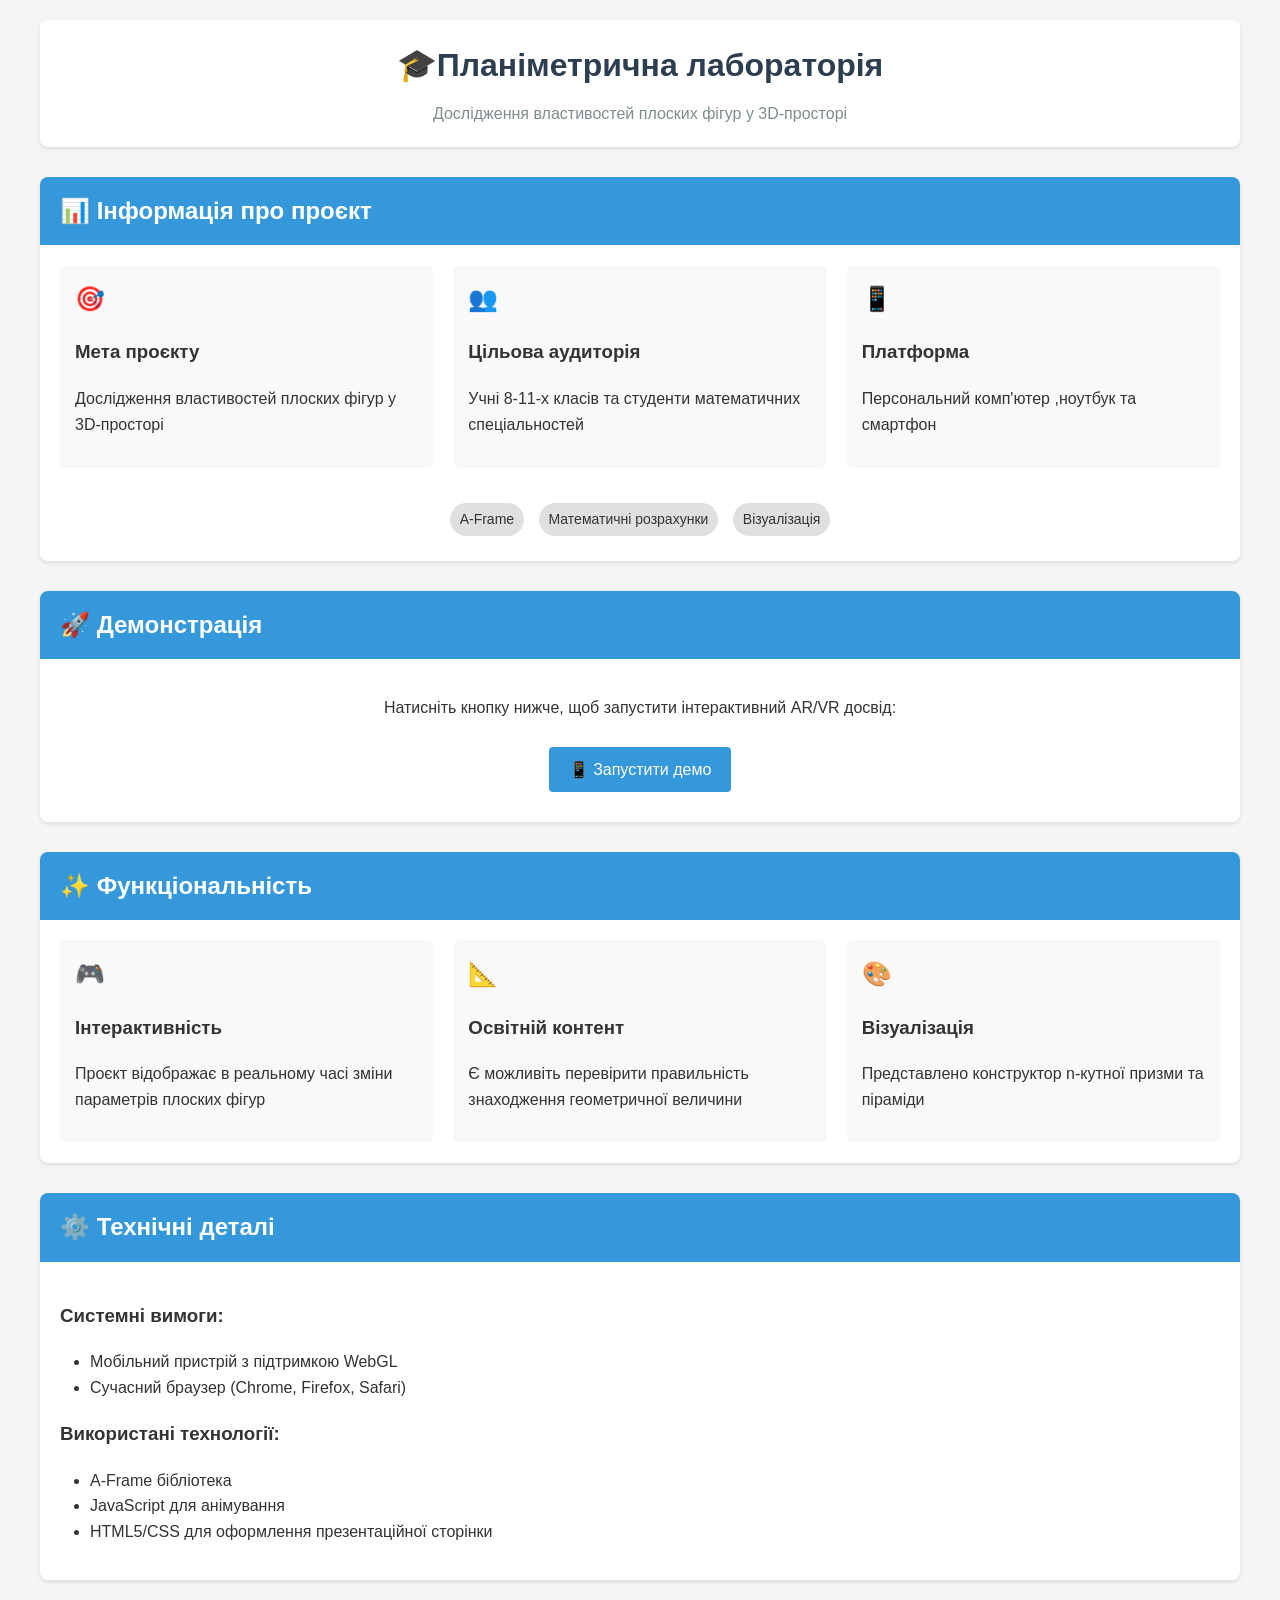
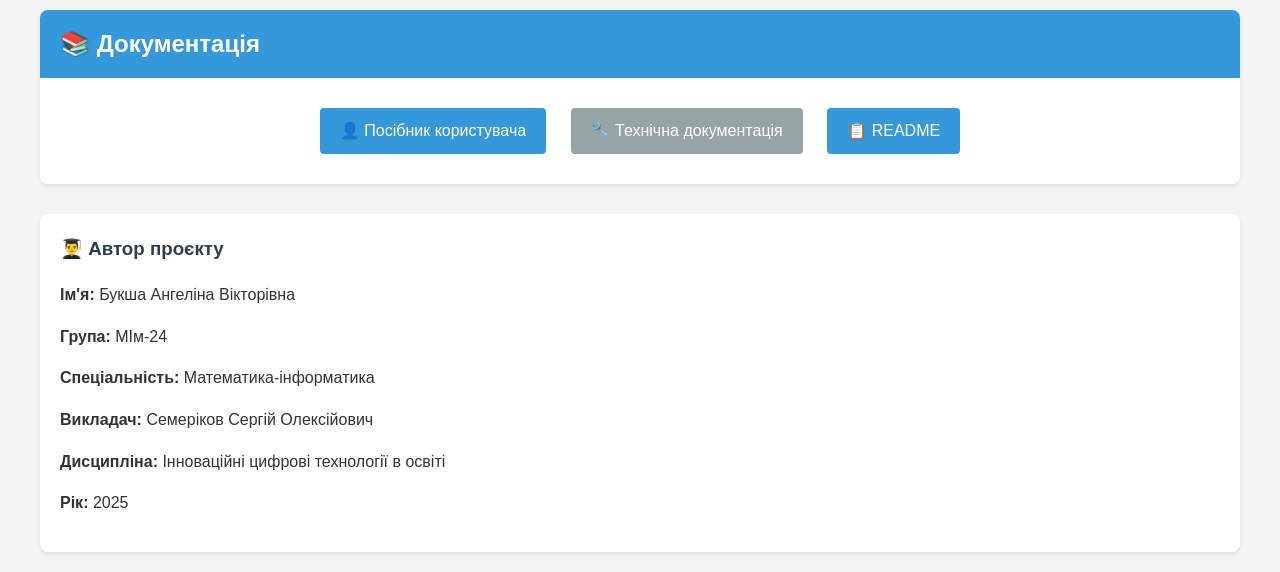
==== docs/teacher-guide.html @ 81d2ce29 "Add files via upload" ====
<!DOCTYPE html>
<html lang="uk">
<head>
    <meta charset="UTF-8">
    <meta name="viewport" content="width=device-width, initial-scale=1.0">
    <title>Планіметрична лабораторія</title>
    <style>
        /* Базові стилі */
        body {
            font-family: Arial, sans-serif;
            line-height: 1.6;
            margin: 0;
            padding: 0;
            background-color: #f5f5f5;
            color: #333;
        }
        
        .container {
            max-width: 1200px;
            margin: 0 auto;
            padding: 20px;
        }
        
        .header {
            text-align: center;
            margin-bottom: 30px;
            padding: 20px;
            background-color: #fff;
            border-radius: 8px;
            box-shadow: 0 2px 4px rgba(0,0,0,0.1);
        }
        
        .header h1 {
            margin: 0;
            color: #2c3e50;
        }
        
        .header p {
            margin: 10px 0 0;
            color: #7f8c8d;
        }
        
        .card {
            background-color: #fff;
            border-radius: 8px;
            box-shadow: 0 2px 4px rgba(0,0,0,0.1);
            margin-bottom: 30px;
            overflow: hidden;
        }
        
        .card-header {
            background-color: #3498db;
            color: white;
            padding: 15px 20px;
        }
        
        .card-header h2 {
            margin: 0;
        }
        
        .card-body {
            padding: 20px;
        }
        
        .features {
            display: flex;
            flex-wrap: wrap;
            justify-content: space-between;
            gap: 20px;
        }
        
        .feature {
            flex: 1;
            min-width: 250px;
            padding: 15px;
            background-color: #f9f9f9;
            border-radius: 6px;
        }
        
        .feature-icon {
            font-size: 24px;
            margin-bottom: 10px;
        }
        
        .tech-badge {
            display: inline-block;
            background-color: #e0e0e0;
            padding: 5px 10px;
            border-radius: 20px;
            margin: 5px;
            font-size: 14px;
        }
        
        .btn {
            display: inline-block;
            background-color: #3498db;
            color: white;
            padding: 10px 20px;
            border-radius: 4px;
            text-decoration: none;
            margin: 10px;
            transition: background-color 0.3s;
        }
        
        .btn:hover {
            background-color: #2980b9;
        }
        
        .btn-secondary {
            background-color: #95a5a6;
        }
        
        .btn-secondary:hover {
            background-color: #7f8c8d;
        }
        
        .author-info {
            background-color: #fff;
            padding: 20px;
            border-radius: 8px;
            box-shadow: 0 2px 4px rgba(0,0,0,0.1);
            margin-top: 30px;
        }
        
        .author-info h3 {
            margin-top: 0;
            color: #2c3e50;
        }
        
        @media (max-width: 768px) {
            .features {
                flex-direction: column;
            }
        }
    </style>
</head>
<body>
    <div class="container">
        <!-- Header -->
        <div class="header">
            <h1>🎓Планіметрична лабораторія</h1>
            <p>Дослідження властивостей плоских фігур у 3D-просторі</p>
        </div>

        <!-- Project Info Card -->
        <div class="card">
            <div class="card-header">
                <h2>📊 Інформація про проєкт</h2>
            </div>
            <div class="card-body">
                <div class="features">
                    <div class="feature">
                        <div class="feature-icon">🎯</div>
                        <h3>Мета проєкту</h3>
                        <p>Дослідження властивостей плоских фігур у 3D-просторі</p>
                    </div>
                    <div class="feature">
                        <div class="feature-icon">👥</div>
                        <h3>Цільова аудиторія</h3>
                        <p>Учні 8-11-х класів та студенти математичних спеціальностей</p>
                    </div>
                    <div class="feature">
                        <div class="feature-icon">📱</div>
                        <h3>Платформа</h3>
                        <p>Персональний комп'ютер ,ноутбук та смартфон</p>
                    </div>
                </div>
                
                <div style="text-align: center; margin-top: 30px;">
                    <span class="tech-badge">A-Frame</span>
                    <span class="tech-badge">Математичні розрахунки</span>
                    <span class="tech-badge">Візуалізація</span>
                </div>
            </div>
        </div>

        <!-- Demo Card -->
        <div class="card">
            <div class="card-header">
                <h2>🚀 Демонстрація</h2>
            </div>
            <div class="card-body" style="text-align: center;">
                <p>Натисніть кнопку нижче, щоб запустити інтерактивний AR/VR досвід:</p>
                <a href="demo.html" class="btn">📱 Запустити демо</a>
            </div>
        </div>

        <!-- Features Card -->
        <div class="card">
            <div class="card-header">
                <h2>✨ Функціональність</h2>
            </div>
            <div class="card-body">
                <div class="features">
                    <div class="feature">
                        <div class="feature-icon">🎮</div>
                        <h3>Інтерактивність</h3>
                        <p>Проєкт відображає в реальному часі зміни параметрів плоских фігур</p>
                    </div>
                    <div class="feature">
                        <div class="feature-icon">📐</div>
                        <h3>Освітній контент</h3>
                        <p>Є можливіть перевірити правильність знаходження геометричної величини</p>
                    </div>
                    <div class="feature">
                        <div class="feature-icon">🎨</div>
                        <h3>Візуалізація</h3>
                        <p>Представлено конструктор n-кутної призми та піраміди</p>
                    </div>
                </div>
            </div>
        </div>

        <!-- Technical Details Card -->
        <div class="card">
            <div class="card-header">
                <h2>⚙️ Технічні деталі</h2>
            </div>
            <div class="card-body">
                <h3>Системні вимоги:</h3>
                <ul style="margin: 15px 0; padding-left: 30px;">
                    <li>Мобільний пристрій з підтримкою WebGL</li>
                    <li>Сучасний браузер (Chrome, Firefox, Safari)</li>
                </ul>
                
                <h3>Використані технології:</h3>
                <div id="tech-list">
                    <ul style="margin: 15px 0; padding-left: 30px;">
                        <li>A-Frame бібліотека</li>
                        <li>JavaScript для анімування</li>
                        <li>HTML5/CSS для оформлення презентаційної сторінки</li>
                    </ul>
                </div>
            </div>
        </div>

        <!-- Documentation Card -->
        <div class="card">
            <div class="card-header">
                <h2>📚 Документація</h2>
            </div>
            <div class="card-body" style="text-align: center;">
                <a href="docs/user-guide.md" class="btn">👤 Посібник користувача</a>
                <a href="docs/tech-docs.md" class="btn btn-secondary">🔧 Технічна документація</a>
                <a href="README.md" class="btn">📋 README</a>
            </div>
        </div>

        <!-- Author Info -->
        <div class="author-info">
            <h3>👨‍🎓 Автор проєкту</h3>
            <p><strong>Ім'я: </strong>Букша Ангеліна Вікторівна</p>
            <p><strong>Група: </strong>МІм-24</p>
            <p><strong>Спеціальність: </strong>Математика-інформатика</p>
            <p><strong>Викладач: </strong>Семеріков Сергій Олексійович</p>
            <p><strong>Дисципліна: </strong>Інноваційні цифрові технології в освіті</p>
            <p><strong>Рік: </strong>2025</p>
        </div>
    </div>
</body>
</html>
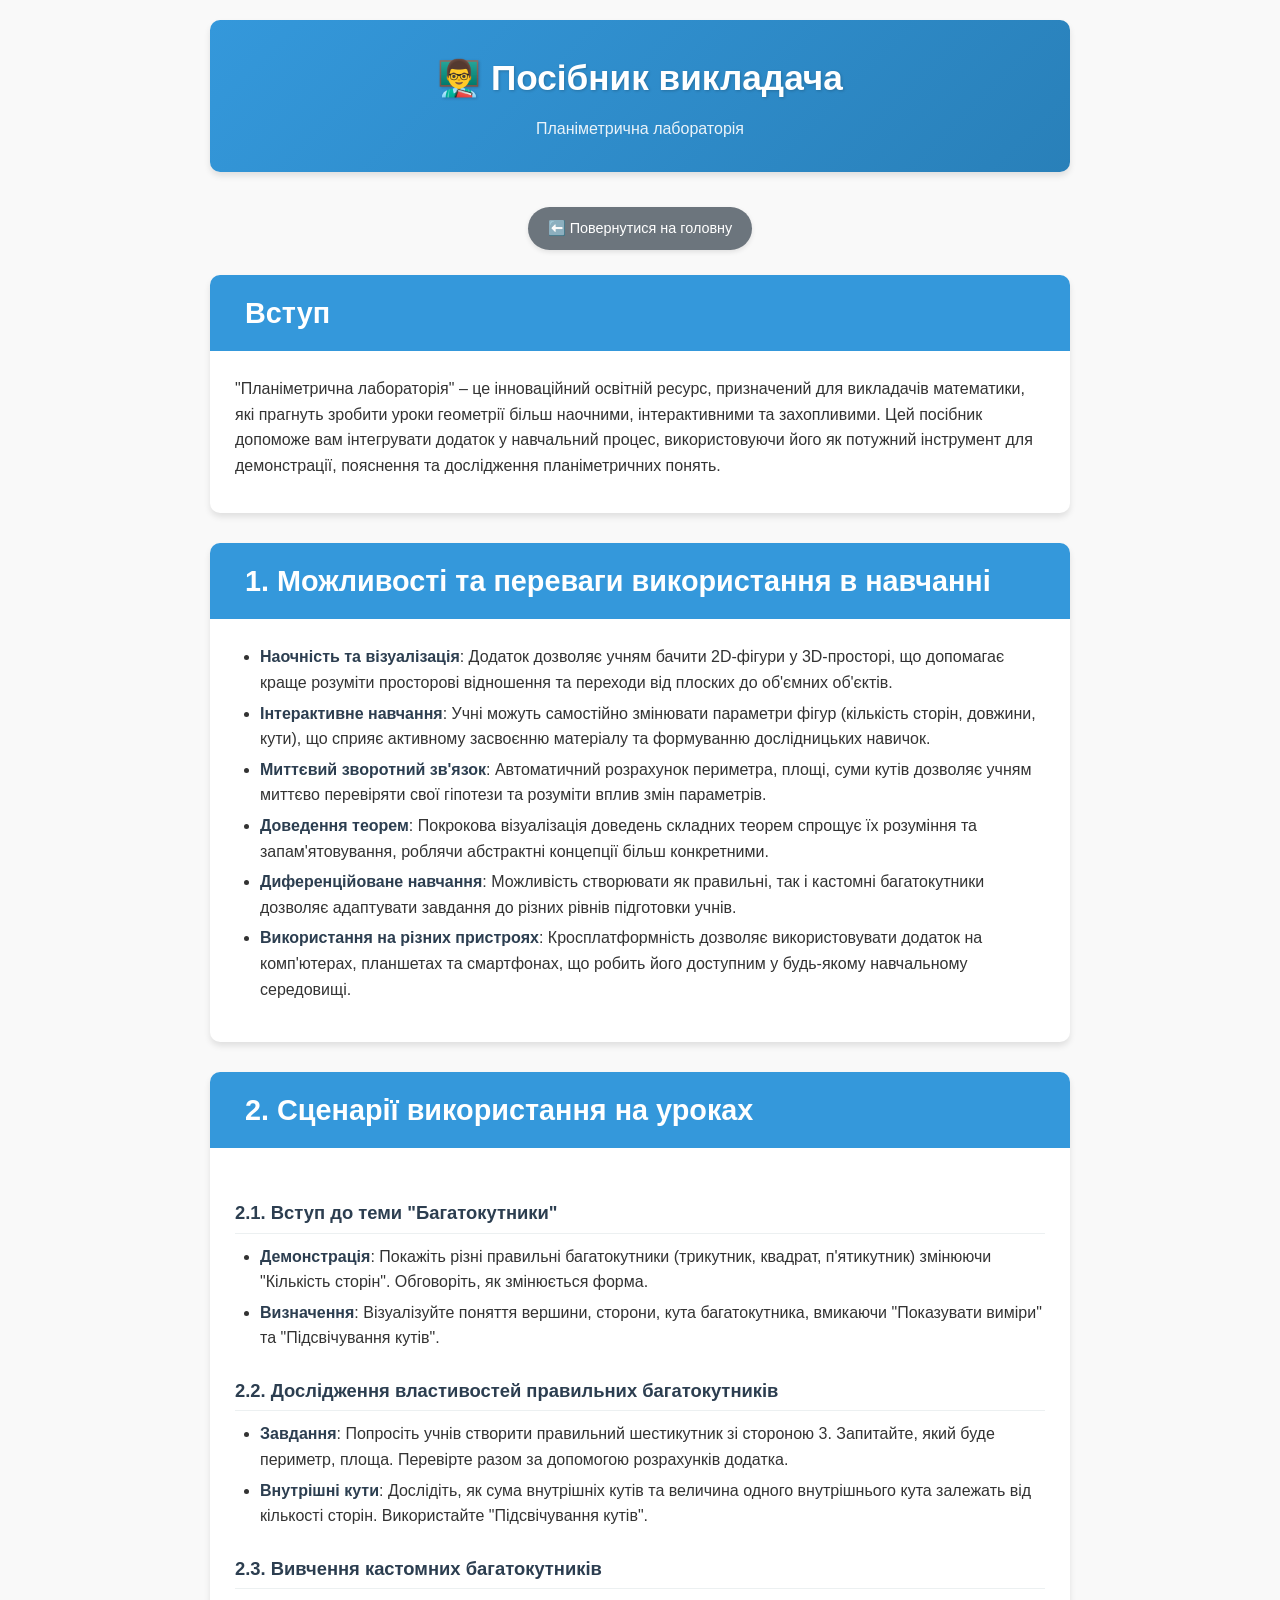
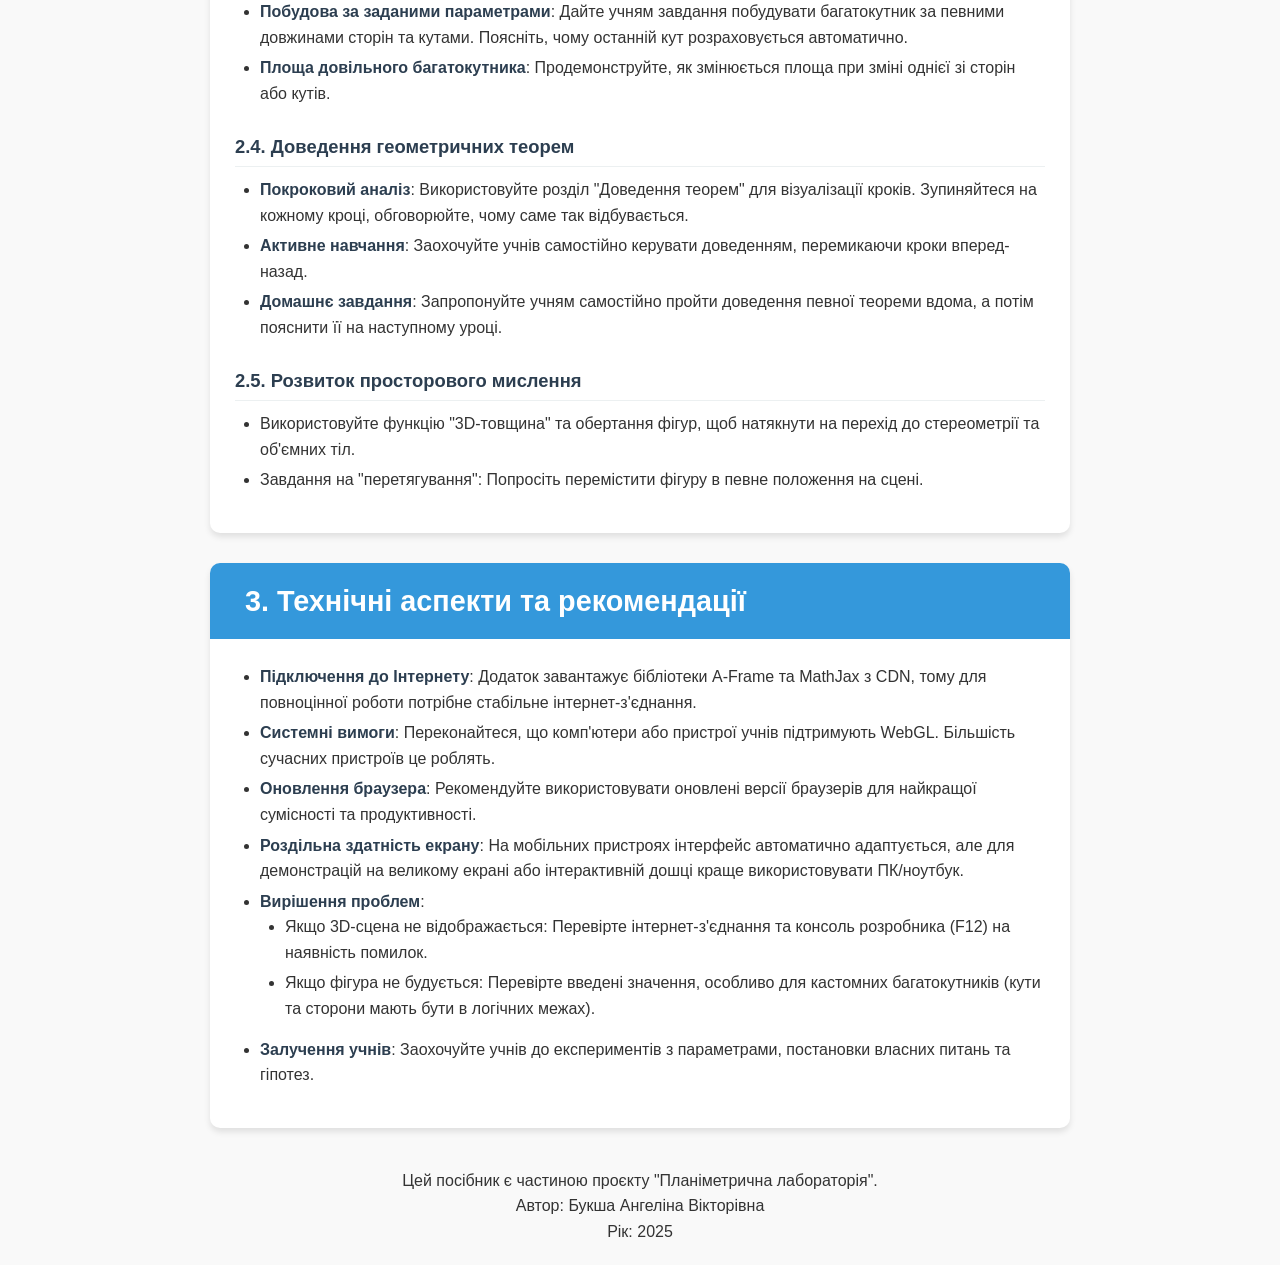
==== commit ffde7d13: "teacher-guide.html" ====
--- a/docs/teacher-guide.html
+++ b/docs/teacher-guide.html
@@ -3,259 +3,286 @@
 <head>
     <meta charset="UTF-8">
     <meta name="viewport" content="width=device-width, initial-scale=1.0">
-    <title>Планіметрична лабораторія</title>
+    <title>Посібник викладача: Планіметрична лабораторія</title>
     <style>
-        /* Базові стилі */
-        body {
-            font-family: Arial, sans-serif;
-            line-height: 1.6;
+        /* Глобальні стилі - скопійовані з вашого основного файлу */
+        :root {
+            --primary-color: #3498db;
+            --secondary-color: #2980b9;
+            --light-color: #ecf0f1;
+            --dark-color: #2c3e50;
+            --text-color: #333;
+            --shadow: 0 4px 6px rgba(0, 0, 0, 0.1);
+        }
+        
+        * {
             margin: 0;
             padding: 0;
-            background-color: #f5f5f5;
-            color: #333;
+            box-sizing: border-box;
+        }
+        
+        body {
+            font-family: 'Segoe UI', Tahoma, Geneva, Verdana, sans-serif;
+            line-height: 1.6;
+            color: var(--text-color);
+            background-color: #f9f9f9;
         }
         
         .container {
-            max-width: 1200px;
+            max-width: 900px; /* Трохи менше для посібників */
             margin: 0 auto;
             padding: 20px;
         }
         
-        .header {
+        /* Стилі для заголовка сторінки */
+        .page-header {
             text-align: center;
+            padding: 30px 20px;
             margin-bottom: 30px;
-            padding: 20px;
-            background-color: #fff;
-            border-radius: 8px;
-            box-shadow: 0 2px 4px rgba(0,0,0,0.1);
-        }
-        
-        .header h1 {
-            margin: 0;
-            color: #2c3e50;
-        }
-        
-        .header p {
-            margin: 10px 0 0;
-            color: #7f8c8d;
-        }
-        
+            background: linear-gradient(135deg, var(--primary-color), var(--secondary-color));
+            color: white;
+            border-radius: 10px;
+            box-shadow: var(--shadow);
+        }
+        
+        .page-header h1 {
+            font-size: 2.2rem;
+            margin-bottom: 10px;
+            text-shadow: 1px 1px 3px rgba(0, 0, 0, 0.2);
+        }
+        
+        .page-header p {
+            font-size: 1rem;
+            opacity: 0.9;
+        }
+
+        /* Стилі для карток (розділів) */
         .card {
-            background-color: #fff;
-            border-radius: 8px;
-            box-shadow: 0 2px 4px rgba(0,0,0,0.1);
+            background-color: white;
+            border-radius: 10px;
+            box-shadow: var(--shadow);
             margin-bottom: 30px;
             overflow: hidden;
+            transition: transform 0.3s ease, box-shadow 0.3s ease;
+        }
+        
+        .card:hover {
+            transform: translateY(-5px);
+            box-shadow: 0 10px 20px rgba(0, 0, 0, 0.15);
         }
         
         .card-header {
-            background-color: #3498db;
+            background-color: var(--primary-color);
             color: white;
-            padding: 15px 20px;
+            padding: 15px 25px;
+            font-size: 1.2rem;
+            display: flex;
+            align-items: center;
         }
         
         .card-header h2 {
-            margin: 0;
+            margin-left: 10px;
         }
         
         .card-body {
-            padding: 20px;
-        }
-        
-        .features {
-            display: flex;
-            flex-wrap: wrap;
-            justify-content: space-between;
-            gap: 20px;
-        }
-        
-        .feature {
-            flex: 1;
-            min-width: 250px;
-            padding: 15px;
-            background-color: #f9f9f9;
-            border-radius: 6px;
-        }
-        
-        .feature-icon {
-            font-size: 24px;
-            margin-bottom: 10px;
-        }
-        
-        .tech-badge {
-            display: inline-block;
-            background-color: #e0e0e0;
-            padding: 5px 10px;
-            border-radius: 20px;
-            margin: 5px;
-            font-size: 14px;
-        }
-        
+            padding: 25px;
+        }
+
+        /* Стилі для кнопок */
         .btn {
             display: inline-block;
-            background-color: #3498db;
+            background-color: var(--primary-color);
             color: white;
             padding: 10px 20px;
-            border-radius: 4px;
+            border-radius: 50px;
             text-decoration: none;
-            margin: 10px;
-            transition: background-color 0.3s;
+            margin: 5px;
+            transition: all 0.3s ease;
+            font-weight: 500;
+            box-shadow: 0 2px 5px rgba(0, 0, 0, 0.1);
+            border: none;
+            cursor: pointer;
+            font-size: 0.9rem;
         }
         
         .btn:hover {
-            background-color: #2980b9;
-        }
-        
-        .btn-secondary {
-            background-color: #95a5a6;
-        }
-        
-        .btn-secondary:hover {
-            background-color: #7f8c8d;
-        }
-        
-        .author-info {
-            background-color: #fff;
-            padding: 20px;
-            border-radius: 8px;
-            box-shadow: 0 2px 4px rgba(0,0,0,0.1);
-            margin-top: 30px;
-        }
-        
-        .author-info h3 {
-            margin-top: 0;
-            color: #2c3e50;
-        }
-        
+            background-color: var(--secondary-color);
+            transform: translateY(-2px);
+            box-shadow: 0 5px 15px rgba(0, 0, 0, 0.2);
+        }
+        .btn-back {
+            background-color: #6c757d;
+        }
+        .btn-back:hover {
+            background-color: #5a6268;
+        }
+
+        /* Стилі для контенту посібника */
+        .guide-section h3 {
+            color: var(--dark-color);
+            margin-top: 25px;
+            margin-bottom: 10px;
+            font-size: 1.15rem;
+            border-bottom: 1px solid var(--light-color);
+            padding-bottom: 5px;
+        }
+        .guide-section h4 {
+            color: var(--secondary-color);
+            margin-top: 15px;
+            margin-bottom: 8px;
+            font-size: 1rem;
+        }
+        .guide-section p {
+            margin-bottom: 10px;
+        }
+        .guide-section ul {
+            list-style-type: disc;
+            margin-left: 25px;
+            margin-bottom: 15px;
+        }
+        .guide-section ol {
+            list-style-type: decimal;
+            margin-left: 25px;
+            margin-bottom: 15px;
+        }
+        .guide-section li {
+            margin-bottom: 5px;
+        }
+        .guide-section strong {
+            color: var(--dark-color);
+        }
+        .note {
+            background-color: var(--light-color);
+            border-left: 4px solid var(--primary-color);
+            padding: 15px;
+            margin: 15px 0;
+            border-radius: 5px;
+        }
+        .note strong {
+            color: var(--primary-color);
+        }
+
+        /* Адаптивність */
         @media (max-width: 768px) {
-            .features {
-                flex-direction: column;
+            .page-header h1 {
+                font-size: 1.8rem;
+            }
+            .page-header p {
+                font-size: 0.9rem;
+            }
+            .card-header {
+                font-size: 1rem;
+            }
+            .card-body {
+                padding: 15px;
+            }
+            .guide-section ul, .guide-section ol {
+                margin-left: 15px;
             }
         }
     </style>
 </head>
 <body>
     <div class="container">
-        <!-- Header -->
-        <div class="header">
-            <h1>🎓Планіметрична лабораторія</h1>
-            <p>Дослідження властивостей плоских фігур у 3D-просторі</p>
-        </div>
-
-        <!-- Project Info Card -->
-        <div class="card">
-            <div class="card-header">
-                <h2>📊 Інформація про проєкт</h2>
-            </div>
-            <div class="card-body">
-                <div class="features">
-                    <div class="feature">
-                        <div class="feature-icon">🎯</div>
-                        <h3>Мета проєкту</h3>
-                        <p>Дослідження властивостей плоских фігур у 3D-просторі</p>
-                    </div>
-                    <div class="feature">
-                        <div class="feature-icon">👥</div>
-                        <h3>Цільова аудиторія</h3>
-                        <p>Учні 8-11-х класів та студенти математичних спеціальностей</p>
-                    </div>
-                    <div class="feature">
-                        <div class="feature-icon">📱</div>
-                        <h3>Платформа</h3>
-                        <p>Персональний комп'ютер ,ноутбук та смартфон</p>
-                    </div>
-                </div>
-                
-                <div style="text-align: center; margin-top: 30px;">
-                    <span class="tech-badge">A-Frame</span>
-                    <span class="tech-badge">Математичні розрахунки</span>
-                    <span class="tech-badge">Візуалізація</span>
-                </div>
-            </div>
-        </div>
-
-        <!-- Demo Card -->
-        <div class="card">
-            <div class="card-header">
-                <h2>🚀 Демонстрація</h2>
-            </div>
-            <div class="card-body" style="text-align: center;">
-                <p>Натисніть кнопку нижче, щоб запустити інтерактивний AR/VR досвід:</p>
-                <a href="demo.html" class="btn">📱 Запустити демо</a>
-            </div>
-        </div>
-
-        <!-- Features Card -->
-        <div class="card">
-            <div class="card-header">
-                <h2>✨ Функціональність</h2>
-            </div>
-            <div class="card-body">
-                <div class="features">
-                    <div class="feature">
-                        <div class="feature-icon">🎮</div>
-                        <h3>Інтерактивність</h3>
-                        <p>Проєкт відображає в реальному часі зміни параметрів плоских фігур</p>
-                    </div>
-                    <div class="feature">
-                        <div class="feature-icon">📐</div>
-                        <h3>Освітній контент</h3>
-                        <p>Є можливіть перевірити правильність знаходження геометричної величини</p>
-                    </div>
-                    <div class="feature">
-                        <div class="feature-icon">🎨</div>
-                        <h3>Візуалізація</h3>
-                        <p>Представлено конструктор n-кутної призми та піраміди</p>
-                    </div>
-                </div>
-            </div>
-        </div>
-
-        <!-- Technical Details Card -->
-        <div class="card">
-            <div class="card-header">
-                <h2>⚙️ Технічні деталі</h2>
-            </div>
-            <div class="card-body">
-                <h3>Системні вимоги:</h3>
-                <ul style="margin: 15px 0; padding-left: 30px;">
-                    <li>Мобільний пристрій з підтримкою WebGL</li>
-                    <li>Сучасний браузер (Chrome, Firefox, Safari)</li>
-                </ul>
-                
-                <h3>Використані технології:</h3>
-                <div id="tech-list">
-                    <ul style="margin: 15px 0; padding-left: 30px;">
-                        <li>A-Frame бібліотека</li>
-                        <li>JavaScript для анімування</li>
-                        <li>HTML5/CSS для оформлення презентаційної сторінки</li>
-                    </ul>
-                </div>
-            </div>
-        </div>
-
-        <!-- Documentation Card -->
-        <div class="card">
-            <div class="card-header">
-                <h2>📚 Документація</h2>
-            </div>
-            <div class="card-body" style="text-align: center;">
-                <a href="docs/user-guide.md" class="btn">👤 Посібник користувача</a>
-                <a href="docs/tech-docs.md" class="btn btn-secondary">🔧 Технічна документація</a>
-                <a href="README.md" class="btn">📋 README</a>
-            </div>
-        </div>
-
-        <!-- Author Info -->
-        <div class="author-info">
-            <h3>👨‍🎓 Автор проєкту</h3>
-            <p><strong>Ім'я: </strong>Букша Ангеліна Вікторівна</p>
-            <p><strong>Група: </strong>МІм-24</p>
-            <p><strong>Спеціальність: </strong>Математика-інформатика</p>
-            <p><strong>Викладач: </strong>Семеріков Сергій Олексійович</p>
-            <p><strong>Дисципліна: </strong>Інноваційні цифрові технології в освіті</p>
-            <p><strong>Рік: </strong>2025</p>
-        </div>
+        <div class="page-header">
+            <h1>👨‍🏫 Посібник викладача</h1>
+            <p>Планіметрична лабораторія</p>
+        </div>
+
+        <div style="text-align: center; margin-bottom: 20px;">
+            <a href="../index.html" class="btn btn-back">⬅️ Повернутися на головну</a>
+        </div>
+
+        <div class="card">
+            <div class="card-header">
+                <h2>Вступ</h2>
+            </div>
+            <div class="card-body guide-section">
+                <p>"Планіметрична лабораторія" – це інноваційний освітній ресурс, призначений для викладачів математики, які прагнуть зробити уроки геометрії більш наочними, інтерактивними та захопливими. Цей посібник допоможе вам інтегрувати додаток у навчальний процес, використовуючи його як потужний інструмент для демонстрації, пояснення та дослідження планіметричних понять.</p>
+            </div>
+        </div>
+
+        <div class="card">
+            <div class="card-header">
+                <h2>1. Можливості та переваги використання в навчанні</h2>
+            </div>
+            <div class="card-body guide-section">
+                <ul>
+                    <li><strong>Наочність та візуалізація</strong>: Додаток дозволяє учням бачити 2D-фігури у 3D-просторі, що допомагає краще розуміти просторові відношення та переходи від плоских до об'ємних об'єктів.</li>
+                    <li><strong>Інтерактивне навчання</strong>: Учні можуть самостійно змінювати параметри фігур (кількість сторін, довжини, кути), що сприяє активному засвоєнню матеріалу та формуванню дослідницьких навичок.</li>
+                    <li><strong>Миттєвий зворотний зв'язок</strong>: Автоматичний розрахунок периметра, площі, суми кутів дозволяє учням миттєво перевіряти свої гіпотези та розуміти вплив змін параметрів.</li>
+                    <li><strong>Доведення теорем</strong>: Покрокова візуалізація доведень складних теорем спрощує їх розуміння та запам'ятовування, роблячи абстрактні концепції більш конкретними.</li>
+                    <li><strong>Диференційоване навчання</strong>: Можливість створювати як правильні, так і кастомні багатокутники дозволяє адаптувати завдання до різних рівнів підготовки учнів.</li>
+                    <li><strong>Використання на різних пристроях</strong>: Кросплатформність дозволяє використовувати додаток на комп'ютерах, планшетах та смартфонах, що робить його доступним у будь-якому навчальному середовищі.</li>
+                </ul>
+            </div>
+        </div>
+
+        <div class="card">
+            <div class="card-header">
+                <h2>2. Сценарії використання на уроках</h2>
+            </div>
+            <div class="card-body guide-section">
+                <h3>2.1. Вступ до теми "Багатокутники"</h3>
+                <ul>
+                    <li><strong>Демонстрація</strong>: Покажіть різні правильні багатокутники (трикутник, квадрат, п'ятикутник) змінюючи "Кількість сторін". Обговоріть, як змінюється форма.</li>
+                    <li><strong>Визначення</strong>: Візуалізуйте поняття вершини, сторони, кута багатокутника, вмикаючи "Показувати виміри" та "Підсвічування кутів".</li>
+                </ul>
+
+                <h3>2.2. Дослідження властивостей правильних багатокутників</h3>
+                <ul>
+                    <li><strong>Завдання</strong>: Попросіть учнів створити правильний шестикутник зі стороною 3. Запитайте, який буде периметр, площа. Перевірте разом за допомогою розрахунків додатка.</li>
+                    <li><strong>Внутрішні кути</strong>: Дослідіть, як сума внутрішніх кутів та величина одного внутрішнього кута залежать від кількості сторін. Використайте "Підсвічування кутів".</li>
+                </ul>
+
+                <h3>2.3. Вивчення кастомних багатокутників</h3>
+                <ul>
+                    <li><strong>Побудова за заданими параметрами</strong>: Дайте учням завдання побудувати багатокутник за певними довжинами сторін та кутами. Поясніть, чому останній кут розраховується автоматично.</li>
+                    <li><strong>Площа довільного багатокутника</strong>: Продемонструйте, як змінюється площа при зміні однієї зі сторін або кутів.</li>
+                </ul>
+
+                <h3>2.4. Доведення геометричних теорем</h3>
+                <ul>
+                    <li><strong>Покроковий аналіз</strong>: Використовуйте розділ "Доведення теорем" для візуалізації кроків. Зупиняйтеся на кожному кроці, обговорюйте, чому саме так відбувається.</li>
+                    <li><strong>Активне навчання</strong>: Заохочуйте учнів самостійно керувати доведенням, перемикаючи кроки вперед-назад.</li>
+                    <li><strong>Домашнє завдання</strong>: Запропонуйте учням самостійно пройти доведення певної теореми вдома, а потім пояснити її на наступному уроці.</li>
+                </ul>
+
+                <h3>2.5. Розвиток просторового мислення</h3>
+                <ul>
+                    <li>Використовуйте функцію "3D-товщина" та обертання фігур, щоб натякнути на перехід до стереометрії та об'ємних тіл.</li>
+                    <li>Завдання на "перетягування": Попросіть перемістити фігуру в певне положення на сцені.</li>
+                </ul>
+            </div>
+        </div>
+
+        <div class="card">
+            <div class="card-header">
+                <h2>3. Технічні аспекти та рекомендації</h2>
+            </div>
+            <div class="card-body guide-section">
+                <ul>
+                    <li><strong>Підключення до Інтернету</strong>: Додаток завантажує бібліотеки A-Frame та MathJax з CDN, тому для повноцінної роботи потрібне стабільне інтернет-з'єднання.</li>
+                    <li><strong>Системні вимоги</strong>: Переконайтеся, що комп'ютери або пристрої учнів підтримують WebGL. Більшість сучасних пристроїв це роблять.</li>
+                    <li><strong>Оновлення браузера</strong>: Рекомендуйте використовувати оновлені версії браузерів для найкращої сумісності та продуктивності.</li>
+                    <li><strong>Роздільна здатність екрану</strong>: На мобільних пристроях інтерфейс автоматично адаптується, але для демонстрацій на великому екрані або інтерактивній дошці краще використовувати ПК/ноутбук.</li>
+                    <li><strong>Вирішення проблем</strong>:
+                        <ul>
+                            <li>Якщо 3D-сцена не відображається: Перевірте інтернет-з'єднання та консоль розробника (F12) на наявність помилок.</li>
+                            <li>Якщо фігура не будується: Перевірте введені значення, особливо для кастомних багатокутників (кути та сторони мають бути в логічних межах).</li>
+                        </ul>
+                    </li>
+                    <li><strong>Залучення учнів</strong>: Заохочуйте учнів до експериментів з параметрами, постановки власних питань та гіпотез.</li>
+                </ul>
+            </div>
+        </div>
+
+        <div class="author-info" style="margin-top: 40px; text-align: center;">
+            <p>Цей посібник є частиною проєкту "Планіметрична лабораторія".</p>
+            <p>Автор: Букша Ангеліна Вікторівна</p>
+            <p>Рік: 2025</p>
+        </div>
+
     </div>
 </body>
-</html>+</html>
